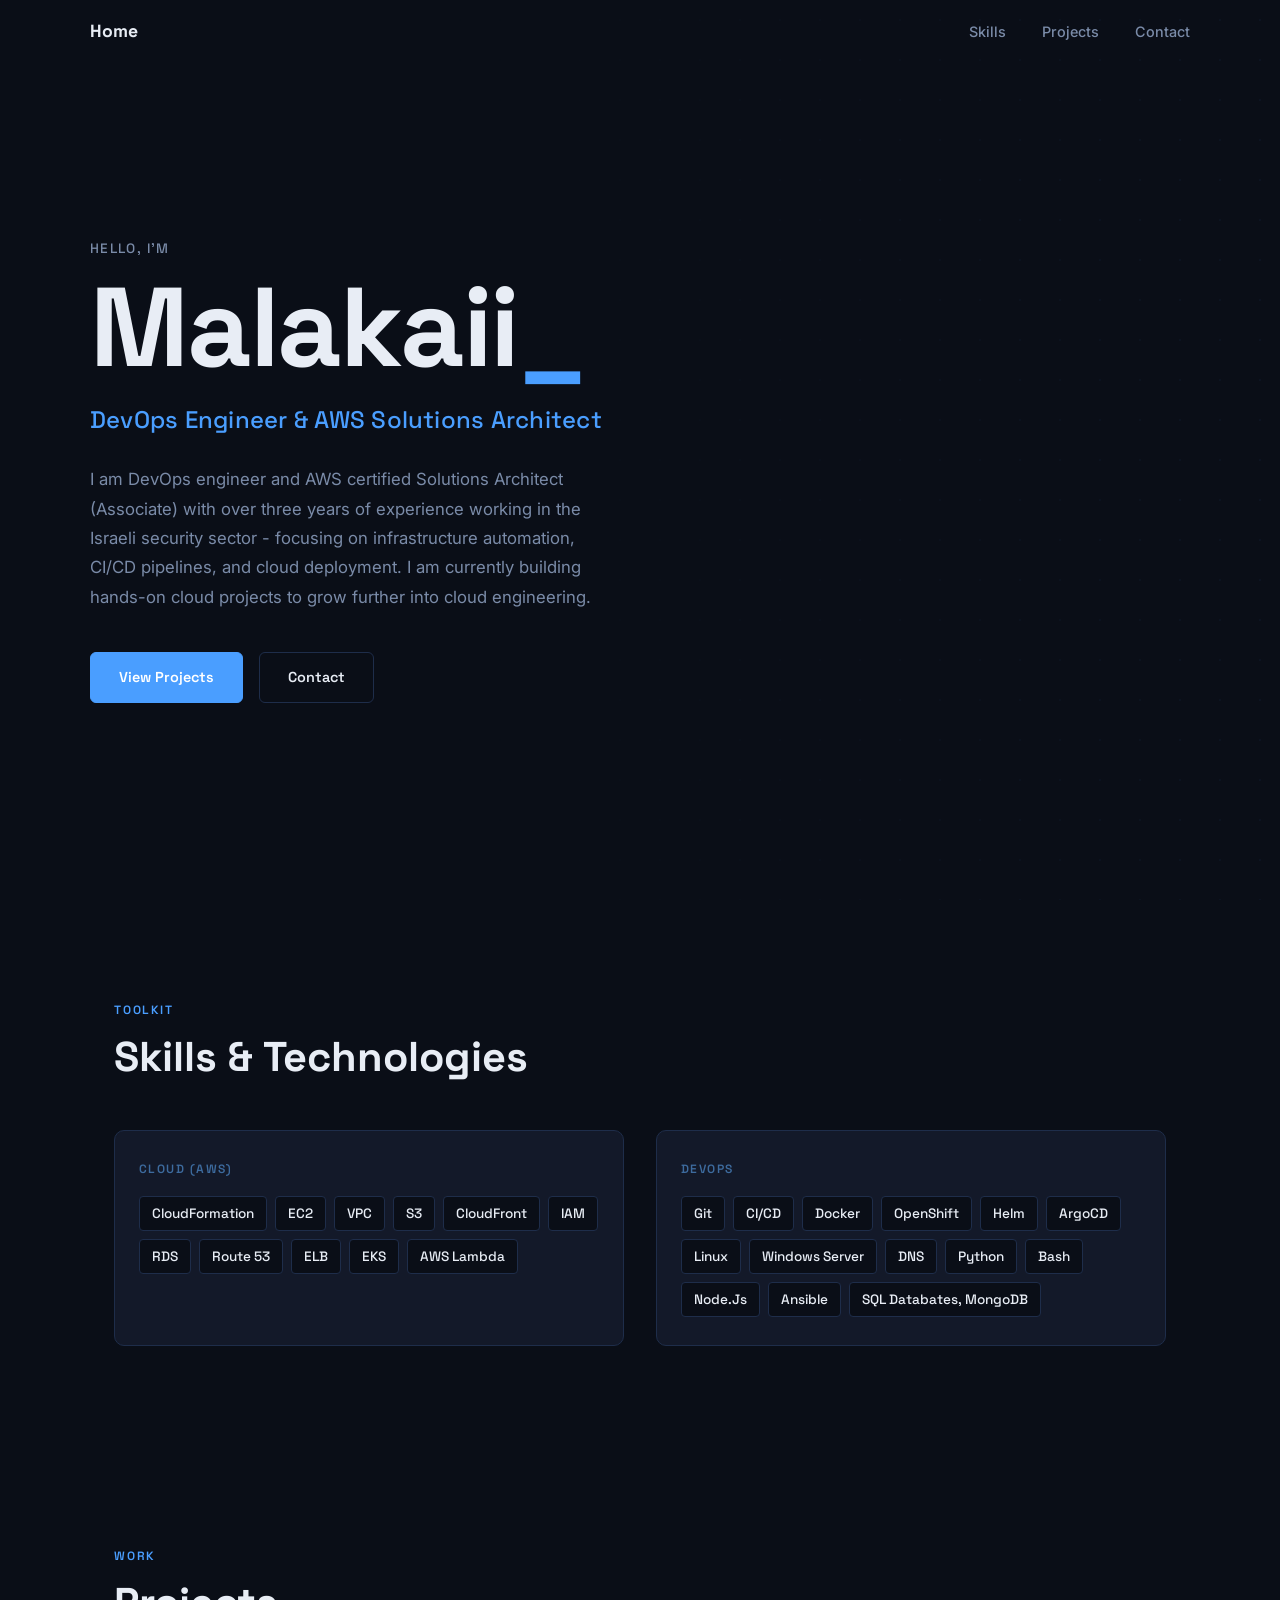
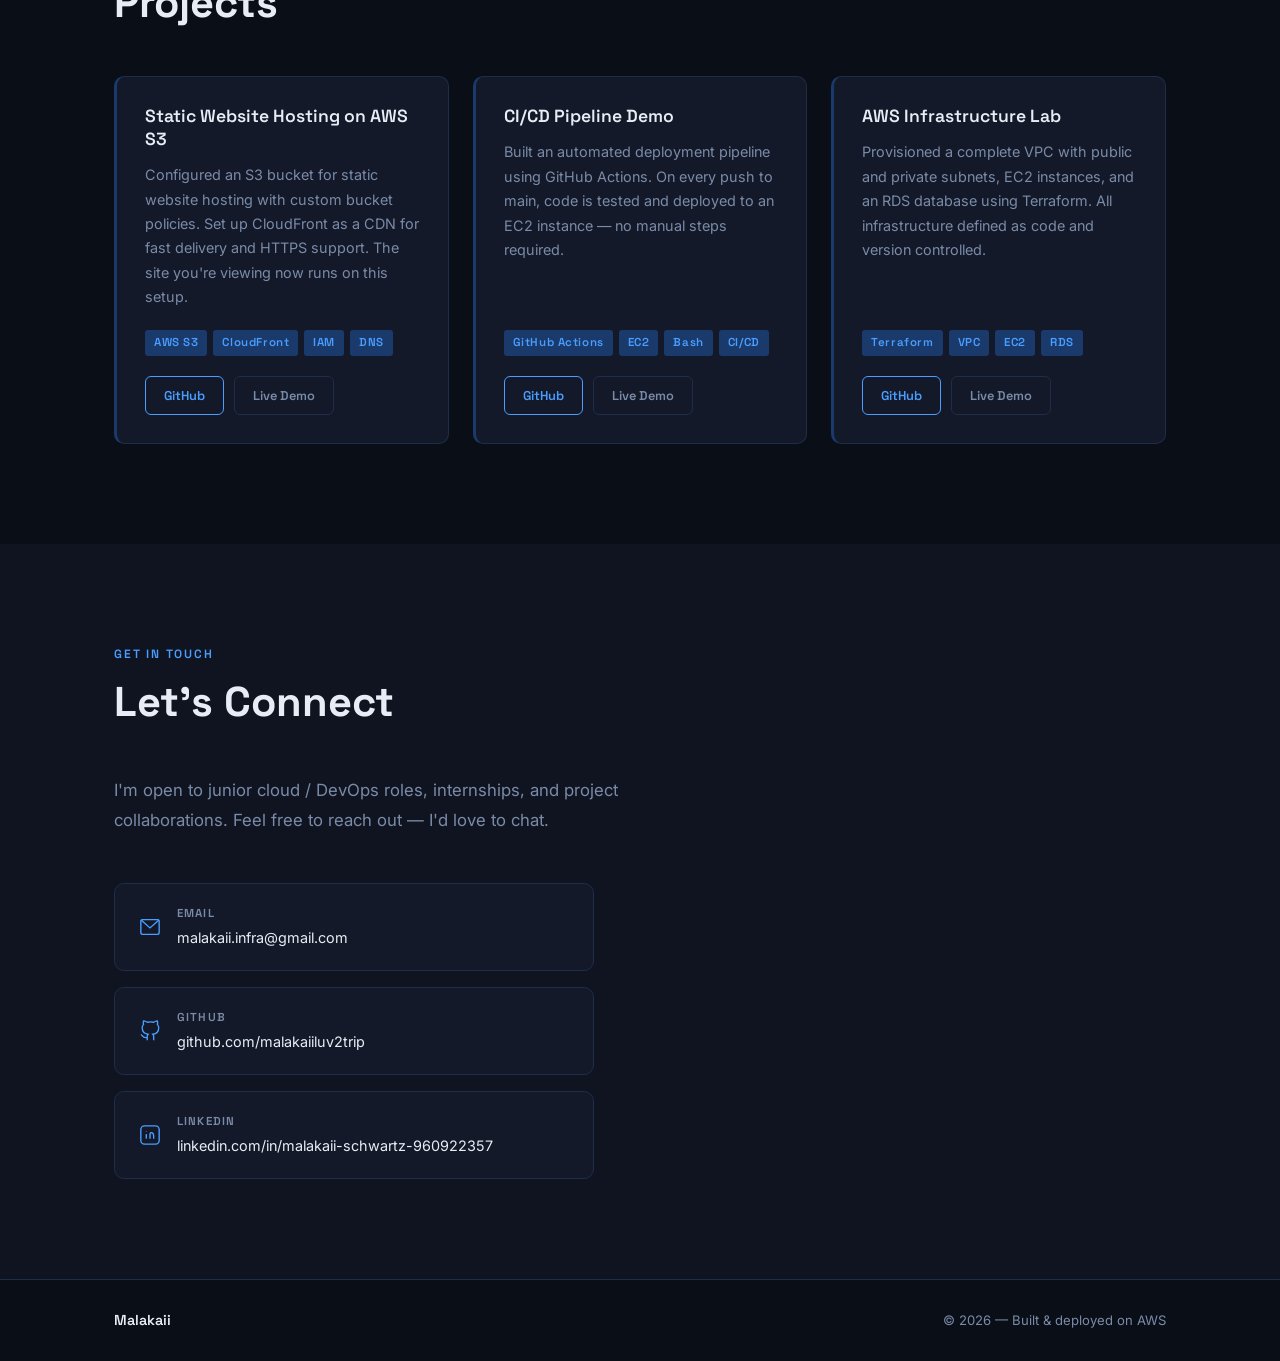
==== static-site/index.html @ 8ee3f0f4 "Added directory structure" ====
<!DOCTYPE html>
<html lang="en">
<head>
  <meta charset="UTF-8" />
  <meta name="viewport" content="width=device-width, initial-scale=1.0" />
  <title>Malakaii — DevOps Engineer & AWS Solutions Architect</title>

  <!-- Link to our stylesheet -->
  <link rel="stylesheet" href="style.css" />

  <!-- Google Fonts: Space Grotesk for headings, Inter for body text -->
  <link rel="preconnect" href="https://fonts.googleapis.com" />
  <link rel="preconnect" href="https://fonts.gstatic.com" crossorigin />
  <link href="https://fonts.googleapis.com/css2?family=Space+Grotesk:wght@400;500;600;700&family=Inter:wght@400;500&display=swap" rel="stylesheet" />
</head>

<body>

  <!-- =============================================
       NAVIGATION BAR
       Fixed at top, collapses on mobile
  ============================================== -->
  <header class="nav-header" id="nav-header">
    <nav class="nav-container">

      <!-- Logo / name in nav -->
      <a href="#hero" class="nav-logo">Home</a>

      <!-- Desktop nav links -->
      <ul class="nav-links" id="nav-links">
        <li><a href="#skills" class="nav-link">Skills</a></li>
        <li><a href="#projects" class="nav-link">Projects</a></li>
        <li><a href="#contact" class="nav-link">Contact</a></li>
      </ul>

      <!-- Mobile hamburger button (hidden on desktop) -->
      <button class="nav-toggle" id="nav-toggle" aria-label="Toggle navigation">
        <span class="hamburger-line"></span>
        <span class="hamburger-line"></span>
        <span class="hamburger-line"></span>
      </button>

    </nav>
  </header>

  <!-- =============================================
       MAIN CONTENT
  ============================================== -->
  <main>

    <!-- ── HERO SECTION ─────────────────────────
         Full-screen intro with name, title, and CTA buttons
    ─────────────────────────────────────────── -->
    <section class="hero" id="hero">
      <div class="hero-content">

        <!-- Small label above name -->
        <p class="hero-label">Hello, I'm</p>

        <!-- Name with blinking cursor — the signature design element -->
        <h1 class="hero-name">Malakaii<span class="cursor" aria-hidden="true">_</span></h1>

        <!-- Title -->
        <h2 class="hero-title">DevOps Engineer & AWS Solutions Architect</h2>

        <!-- Short intro paragraph -->
        <p class="hero-intro">
          I am  DevOps engineer and AWS certified Solutions Architect (Associate) with over three years of experience working in the Israeli security sector -
          focusing on infrastructure automation, CI/CD pipelines, and cloud deployment.
	        I am currently building hands-on cloud projects to grow further into cloud engineering.
        </p>

        <!-- Call-to-action buttons -->
        <div class="hero-buttons">
          <a href="#projects" class="btn btn-primary">View Projects</a>
          <a href="#contact" class="btn btn-secondary">Contact</a>
        </div>

      </div>

      <!-- Subtle decorative background grid (CSS-only) -->
      <div class="hero-grid-bg" aria-hidden="true"></div>
    </section>


    <!-- ── SKILLS SECTION ────────────────────────
         Skills displayed as clean grouped tags
    ─────────────────────────────────────────── -->
    <section class="section skills-section" id="skills">
      <div class="container">

        <div class="section-label">Toolkit</div>
        <h2 class="section-heading reveal">Skills & Technologies</h2>

        <!-- Skills grouped by category -->
        <div class="skills-grid reveal">

          <!-- Cloud group -->
          <div class="skill-group">
            <h3 class="skill-group-title">Cloud (AWS)</h3>
            <div class="skill-tags">
              <span class="skill-tag">CloudFormation</span>
              <span class="skill-tag">EC2</span>
              <span class="skill-tag">VPC</span>
              <span class="skill-tag">S3</span>
              <span class="skill-tag">CloudFront</span>
              <span class="skill-tag">IAM</span>
              <span class="skill-tag">RDS</span>
              <span class="skill-tag">Route 53</span>
              <span class="skill-tag">ELB</span>
              <span class="skill-tag">EKS</span>
              <span class="skill-tag">AWS Lambda</span>
            </div>
          </div>

          <!-- DevOps group -->
          <div class="skill-group">
            <h3 class="skill-group-title">DevOps</h3>
            <div class="skill-tags">
              <span class="skill-tag">Git</span>
              <span class="skill-tag">CI/CD</span>
              <span class="skill-tag">Docker</span>
              <span class="skill-tag">OpenShift</span>
              <span class="skill-tag">Helm</span>
              <span class="skill-tag">ArgoCD</span>
              <span class="skill-tag">Linux</span>
              <span class="skill-tag">Windows Server</span>
              <span class="skill-tag">DNS</span>
              <span class="skill-tag">Python</span>
              <span class="skill-tag">Bash</span>
              <span class="skill-tag">Node.Js</span>
              <span class="skill-tag">Ansible</span>
              <span class="skill-tag">SQL Databates, MongoDB</span>

            </div>
          </div>

        </div>

      </div>
    </section>


    <!-- ── PROJECTS SECTION ──────────────────────
         3 project cards with descriptions and links
    ─────────────────────────────────────────── -->
    <section class="section projects-section" id="projects">
      <div class="container">

        <div class="section-label">Work</div>
        <h2 class="section-heading reveal">Projects</h2>

        <div class="projects-grid">

          <!-- Project 1 -->
          <article class="project-card reveal">
            <div class="project-card-inner">
              <h3 class="project-title">Static Website Hosting on AWS S3</h3>
              <p class="project-description">
                Configured an S3 bucket for static website hosting with custom
                bucket policies. Set up CloudFront as a CDN for fast delivery
                and HTTPS support. The site you're viewing now runs on this setup.
              </p>
              <div class="project-tech">
                <span class="tech-tag">AWS S3</span>
                <span class="tech-tag">CloudFront</span>
                <span class="tech-tag">IAM</span>
                <span class="tech-tag">DNS</span>
              </div>
              <div class="project-links">
                <a href="#" class="btn btn-outline btn-sm">GitHub</a>
                <a href="#" class="btn btn-ghost btn-sm">Live Demo</a>
              </div>
            </div>
          </article>

          <!-- Project 2 -->
          <article class="project-card reveal">
            <div class="project-card-inner">
              <h3 class="project-title">CI/CD Pipeline Demo</h3>
              <p class="project-description">
                Built an automated deployment pipeline using GitHub Actions.
                On every push to main, code is tested and deployed to an
                EC2 instance — no manual steps required.
              </p>
              <div class="project-tech">
                <span class="tech-tag">GitHub Actions</span>
                <span class="tech-tag">EC2</span>
                <span class="tech-tag">Bash</span>
                <span class="tech-tag">CI/CD</span>
              </div>
              <div class="project-links">
                <a href="#" class="btn btn-outline btn-sm">GitHub</a>
                <a href="#" class="btn btn-ghost btn-sm">Live Demo</a>
              </div>
            </div>
          </article>

          <!-- Project 3 -->
          <article class="project-card reveal">
            <div class="project-card-inner">
              <h3 class="project-title">AWS Infrastructure Lab</h3>
              <p class="project-description">
                Provisioned a complete VPC with public and private subnets,
                EC2 instances, and an RDS database using Terraform.
                All infrastructure defined as code and version controlled.
              </p>
              <div class="project-tech">
                <span class="tech-tag">Terraform</span>
                <span class="tech-tag">VPC</span>
                <span class="tech-tag">EC2</span>
                <span class="tech-tag">RDS</span>
              </div>
              <div class="project-links">
                <a href="#" class="btn btn-outline btn-sm">GitHub</a>
                <a href="#" class="btn btn-ghost btn-sm">Live Demo</a>
              </div>
            </div>
          </article>

        </div>
      </div>
    </section>


    <!-- ── CONTACT SECTION ───────────────────────
         Simple call-to-action with contact links
    ─────────────────────────────────────────── -->
    <section class="section contact-section" id="contact">
      <div class="container">

        <div class="section-label">Get In Touch</div>
        <h2 class="section-heading reveal">Let's Connect</h2>
        <p class="contact-intro reveal">
          
          I'm open to junior cloud / DevOps roles, internships, and project
          collaborations. Feel free to reach out — I'd love to chat.
        </p>

        <!-- Contact links as large buttons -->
        <div class="contact-links reveal">

          <a href="mailto:malakaii.infra@gmail.com" class="contact-item">
            <!-- Simple inline SVG email icon -->
            <svg class="contact-icon" viewBox="0 0 24 24" fill="none" stroke="currentColor" stroke-width="1.5" aria-hidden="true">
              <rect x="2" y="4" width="20" height="16" rx="2"/>
              <polyline points="2,4 12,13 22,4"/>
            </svg>
            <div class="contact-item-text">
              <span class="contact-item-label">Email</span>
              <span class="contact-item-value">malakaii.infra@gmail.com</span>
            </div>
          </a>

          <a href="https://github.com/malakaiiluv2trip" target="_blank" rel="noopener noreferrer" class="contact-item">
            <svg class="contact-icon" viewBox="0 0 24 24" fill="none" stroke="currentColor" stroke-width="1.5" aria-hidden="true">
              <path d="M9 19c-5 1.5-5-2.5-7-3m14 6v-3.87a3.37 3.37 0 0 0-.94-2.61c3.14-.35 6.44-1.54 6.44-7A5.44 5.44 0 0 0 20 4.77 5.07 5.07 0 0 0 19.91 1S18.73.65 16 2.48a13.38 13.38 0 0 0-7 0C6.27.65 5.09 1 5.09 1A5.07 5.07 0 0 0 5 4.77a5.44 5.44 0 0 0-1.5 3.78c0 5.42 3.3 6.61 6.44 7A3.37 3.37 0 0 0 9 18.13V22"/>
            </svg>
            <div class="contact-item-text">
              <span class="contact-item-label">GitHub</span>
              <span class="contact-item-value">github.com/malakaiiluv2trip</span>  
            </div>
          </a>

          <a href="https://linkedin.com/in/malakaii-schwartz-960922357" target="_blank" rel="noopener noreferrer" class="contact-item">
            <svg class="contact-icon" viewBox="0 0 24 24" fill="none" stroke="currentColor" stroke-width="1.5" aria-hidden="true">
              <rect x="2" y="2" width="20" height="20" rx="4"/>
              <line x1="8" y1="11" x2="8" y2="16"/>
              <line x1="8" y1="8" x2="8" y2="8.5"/>
              <path d="M12 16v-5m0 0c0-1.5 2-2 3-1s1 2.5 1 3v3"/>
            </svg>
            <div class="contact-item-text">
              <span class="contact-item-label">LinkedIn</span>
              <span class="contact-item-value">linkedin.com/in/malakaii-schwartz-960922357</span>
            </div>
          </a>

        </div>

      </div>
    </section>

  </main>


  <!-- ── FOOTER ────────────────────────────────
       Simple clean footer
  ─────────────────────────────────────────── -->
  <footer class="footer">
    <div class="container footer-inner">
      <span class="footer-name">Malakaii</span>
      <span class="footer-copy">© <span id="footer-year"></span> — Built & deployed on AWS</span>
    </div>
  </footer>


  <!-- Link to our JavaScript file — placed at bottom so HTML loads first -->
  <script src="script.js"></script>

</body>
</html>
---- static-site/style.css ----
/* =============================================
   MALAKAII — PORTFOLIO STYLESHEET
   Dark modern theme, clean and professional
   Using Space Grotesk (headings) + Inter (body)
============================================= */


/* ── CSS CUSTOM PROPERTIES (VARIABLES) ──────
   Change colors and fonts in one place here
─────────────────────────────────────────── */
:root {
  /* Colors */
  --color-bg:          #0A0E17;   /* Main background — deep navy/black */
  --color-bg-alt:      #0F1420;   /* Alternate section background */
  --color-surface:     #131929;   /* Card / surface background */
  --color-border:      #1E2D4A;   /* Subtle borders */
  --color-accent:      #4A9EFF;   /* Electric blue — primary accent */
  --color-accent-dim:  #1A3A6B;   /* Muted accent for hover fills */
  --color-text:        #E8EDF5;   /* Primary text — near white */
  --color-text-muted:  #7A8BA8;   /* Secondary text — slate grey */
  --color-label:       #3D6B9E;   /* Section labels */

  /* Typography */
  --font-display: 'Space Grotesk', sans-serif;
  --font-body:    'Inter', sans-serif;

  /* Spacing */
  --section-padding: 100px 0;
  --container-width: 1100px;
  --container-padding: 0 24px;

  /* Transitions */
  --transition-fast: 0.2s ease;
  --transition-med:  0.35s ease;
}


/* ── RESET & BASE STYLES ────────────────────
   Remove browser defaults, set sensible base
─────────────────────────────────────────── */
*, *::before, *::after {
  box-sizing: border-box;
  margin: 0;
  padding: 0;
}

html {
  scroll-behavior: smooth; /* Enables smooth scrolling for anchor links */
}

body {
  background-color: var(--color-bg);
  color: var(--color-text);
  font-family: var(--font-body);
  font-size: 16px;
  line-height: 1.7;
  -webkit-font-smoothing: antialiased;
}

/* Remove list styling globally (we'll add it back where needed) */
ul, ol {
  list-style: none;
}

/* Remove underline from links by default */
a {
  color: inherit;
  text-decoration: none;
}

/* Make images responsive */
img {
  max-width: 100%;
  display: block;
}

/* Focus styles for keyboard accessibility */
a:focus-visible,
button:focus-visible {
  outline: 2px solid var(--color-accent);
  outline-offset: 3px;
  border-radius: 4px;
}


/* ── CONTAINER ──────────────────────────────
   Centers content and limits max width
─────────────────────────────────────────── */
.container {
  max-width: var(--container-width);
  margin: 0 auto;
  padding: var(--container-padding);
}


/* ── SECTION BASE STYLES ────────────────────
   Shared styles for all main sections
─────────────────────────────────────────── */
.section {
  padding: var(--section-padding);
}

/* Alternating section backgrounds for visual rhythm */
.about-section,
.contact-section {
  background-color: var(--color-bg-alt);
}

/* Small label above section headings */
.section-label {
  font-family: var(--font-display);
  font-size: 0.75rem;
  font-weight: 600;
  letter-spacing: 0.15em;
  text-transform: uppercase;
  color: var(--color-accent);
  margin-bottom: 12px;
}

/* Main section headings */
.section-heading {
  font-family: var(--font-display);
  font-size: clamp(1.8rem, 4vw, 2.6rem);
  font-weight: 700;
  color: var(--color-text);
  margin-bottom: 48px;
  line-height: 1.2;
}


/* ── NAVIGATION ─────────────────────────────
   Fixed top bar that gets a backdrop on scroll
─────────────────────────────────────────── */
.nav-header {
  position: fixed;
  top: 0;
  left: 0;
  right: 0;
  z-index: 100;
  padding: 0 24px;
  height: 64px;
  display: flex;
  align-items: center;
  transition: background-color var(--transition-med), border-bottom var(--transition-med);
}

/* This class is added by JavaScript when the user scrolls down */
.nav-header.scrolled {
  background-color: rgba(10, 14, 23, 0.92);
  backdrop-filter: blur(12px);
  border-bottom: 1px solid var(--color-border);
}

.nav-container {
  max-width: var(--container-width);
  width: 100%;
  margin: 0 auto;
  display: flex;
  align-items: center;
  justify-content: space-between;
}

/* Logo / Name in nav */
.nav-logo {
  font-family: var(--font-display);
  font-size: 1.1rem;
  font-weight: 700;
  color: var(--color-text);
  transition: color var(--transition-fast);
}

.nav-logo:hover {
  color: var(--color-accent);
}

/* Desktop nav links in a row */
.nav-links {
  display: flex;
  align-items: center;
  gap: 36px;
}

.nav-link {
  font-family: var(--font-body);
  font-size: 0.9rem;
  font-weight: 500;
  color: var(--color-text-muted);
  transition: color var(--transition-fast);
  position: relative;
  padding-bottom: 2px;
}

/* Underline animation on hover */
.nav-link::after {
  content: '';
  position: absolute;
  bottom: -2px;
  left: 0;
  width: 0;
  height: 1px;
  background-color: var(--color-accent);
  transition: width var(--transition-med);
}

.nav-link:hover {
  color: var(--color-text);
}

.nav-link:hover::after {
  width: 100%;
}

/* Mobile hamburger button — hidden on desktop */
.nav-toggle {
  display: none;
  flex-direction: column;
  gap: 5px;
  background: none;
  border: none;
  cursor: pointer;
  padding: 4px;
}

.hamburger-line {
  display: block;
  width: 24px;
  height: 2px;
  background-color: var(--color-text);
  transition: transform var(--transition-med), opacity var(--transition-fast);
  border-radius: 2px;
}

/* Animate hamburger to X when menu is open */
.nav-toggle.open .hamburger-line:nth-child(1) {
  transform: translateY(7px) rotate(45deg);
}

.nav-toggle.open .hamburger-line:nth-child(2) {
  opacity: 0;
}

.nav-toggle.open .hamburger-line:nth-child(3) {
  transform: translateY(-7px) rotate(-45deg);
}


/* ── HERO SECTION ───────────────────────────
   Full-screen intro section
─────────────────────────────────────────── */
.hero {
  position: relative;
  min-height: 100vh;
  display: flex;
  align-items: center;
  padding: 120px 24px 80px;
  overflow: hidden;
}

.hero-content {
  max-width: var(--container-width);
  margin: 0 auto;
  width: 100%;
  position: relative;
  z-index: 2; /* Sits above the background grid */
}

/* Small label text above name */
.hero-label {
  font-family: var(--font-display);
  font-size: 0.85rem;
  font-weight: 500;
  letter-spacing: 0.1em;
  text-transform: uppercase;
  color: var(--color-text-muted);
  margin-bottom: 12px;
}

/* Large name heading */
.hero-name {
  font-family: var(--font-display);
  font-size: clamp(3.5rem, 9vw, 7rem);
  font-weight: 700;
  line-height: 1.0;
  color: var(--color-text);
  margin-bottom: 16px;
  letter-spacing: -0.02em;
}

/* Blinking cursor — the signature element of this design */
.cursor {
  color: var(--color-accent);
  animation: blink 1.1s step-end infinite;
}

@keyframes blink {
  0%, 100% { opacity: 1; }
  50%       { opacity: 0; }
}

/* Job title */
.hero-title {
  font-family: var(--font-display);
  font-size: clamp(1.1rem, 3vw, 1.5rem);
  font-weight: 500;
  color: var(--color-accent);
  margin-bottom: 24px;
  letter-spacing: 0.01em;
}

/* Intro paragraph */
.hero-intro {
  font-size: 1.05rem;
  color: var(--color-text-muted);
  max-width: 520px;
  margin-bottom: 40px;
  line-height: 1.75;
}

/* CTA button row */
.hero-buttons {
  display: flex;
  gap: 16px;
  flex-wrap: wrap;
}

/* Subtle CSS-only dot grid background pattern */
.hero-grid-bg {
  position: absolute;
  inset: 0;
  z-index: 1;
  background-image: radial-gradient(
    circle,
    rgba(74, 158, 255, 0.07) 1px,
    transparent 1px
  );
  background-size: 40px 40px;
  /* Fade out towards the left where the text is */
  mask-image: linear-gradient(to left, rgba(0,0,0,0.6) 0%, transparent 70%);
  -webkit-mask-image: linear-gradient(to left, rgba(0,0,0,0.6) 0%, transparent 70%);
}


/* ── BUTTONS ────────────────────────────────
   Reusable button styles
─────────────────────────────────────────── */

/* Base button reset */
.btn {
  display: inline-block;
  font-family: var(--font-display);
  font-size: 0.9rem;
  font-weight: 600;
  padding: 12px 28px;
  border-radius: 6px;
  border: 1.5px solid transparent;
  cursor: pointer;
  transition: background-color var(--transition-fast),
              color var(--transition-fast),
              border-color var(--transition-fast),
              transform var(--transition-fast),
              box-shadow var(--transition-fast);
  white-space: nowrap;
}

.btn:hover {
  transform: translateY(-2px);
}

/* Solid primary button */
.btn-primary {
  background-color: var(--color-accent);
  color: #ffffff;
  border-color: var(--color-accent);
}

.btn-primary:hover {
  background-color: #6BB3FF;
  border-color: #6BB3FF;
  box-shadow: 0 8px 24px rgba(74, 158, 255, 0.25);
}

/* Outlined secondary button */
.btn-secondary {
  background-color: transparent;
  color: var(--color-text);
  border-color: var(--color-border);
}

.btn-secondary:hover {
  border-color: var(--color-accent);
  color: var(--color-accent);
}

/* Small outlined button (used on project cards) */
.btn-outline {
  background-color: transparent;
  color: var(--color-accent);
  border-color: var(--color-accent);
}

.btn-outline:hover {
  background-color: var(--color-accent-dim);
}

/* Ghost button — no border, just text */
.btn-ghost {
  background-color: transparent;
  color: var(--color-text-muted);
  border-color: var(--color-border);
}

.btn-ghost:hover {
  color: var(--color-text);
  border-color: var(--color-text-muted);
}

/* Small variant for project card buttons */
.btn-sm {
  font-size: 0.8rem;
  padding: 8px 18px;
}


/* ── ABOUT SECTION ──────────────────────────
─────────────────────────────────────────── */
.about-content {
  max-width: 680px;
}

.about-text {
  font-size: 1.05rem;
  color: var(--color-text-muted);
  line-height: 1.8;
  margin-bottom: 20px;
}

.about-text:last-child {
  margin-bottom: 0;
}


/* ── SKILLS SECTION ─────────────────────────
─────────────────────────────────────────── */
.skills-grid {
  display: grid;
  grid-template-columns: repeat(auto-fit, minmax(220px, 1fr));
  gap: 32px;
}

/* Individual skill group card */
.skill-group {
  background-color: var(--color-surface);
  border: 1px solid var(--color-border);
  border-radius: 10px;
  padding: 28px 24px;
  transition: border-color var(--transition-fast);
}

.skill-group:hover {
  border-color: var(--color-accent);
}

/* Group title (e.g. "Cloud (AWS)") */
.skill-group-title {
  font-family: var(--font-display);
  font-size: 0.75rem;
  font-weight: 600;
  letter-spacing: 0.12em;
  text-transform: uppercase;
  color: var(--color-label);
  margin-bottom: 16px;
}

/* Row of skill tags */
.skill-tags {
  display: flex;
  flex-wrap: wrap;
  gap: 8px;
}

/* Individual skill tag pill */
.skill-tag {
  font-family: var(--font-display);
  font-size: 0.85rem;
  font-weight: 500;
  color: var(--color-text);
  background-color: var(--color-bg);
  border: 1px solid var(--color-border);
  border-radius: 4px;
  padding: 5px 12px;
  transition: border-color var(--transition-fast), color var(--transition-fast);
}

.skill-tag:hover {
  border-color: var(--color-accent);
  color: var(--color-accent);
}


/* ── PROJECTS SECTION ───────────────────────
─────────────────────────────────────────── */
.projects-grid {
  display: grid;
  grid-template-columns: repeat(auto-fit, minmax(300px, 1fr));
  gap: 24px;
}

/* Project card */
.project-card {
  background-color: var(--color-surface);
  border: 1px solid var(--color-border);
  border-radius: 10px;
  overflow: hidden;
  transition: border-color var(--transition-med), transform var(--transition-med);
  /* Left accent border — a clean structural marker */
  border-left: 3px solid var(--color-accent-dim);
}

.project-card:hover {
  border-color: var(--color-accent);
  border-left-color: var(--color-accent);
  transform: translateY(-4px);
}

.project-card-inner {
  padding: 28px;
  display: flex;
  flex-direction: column;
  height: 100%;
}

.project-title {
  font-family: var(--font-display);
  font-size: 1.1rem;
  font-weight: 600;
  color: var(--color-text);
  margin-bottom: 12px;
  line-height: 1.3;
}

.project-description {
  font-size: 0.9rem;
  color: var(--color-text-muted);
  line-height: 1.7;
  margin-bottom: 20px;
  flex-grow: 1; /* Push the tech tags and links to the bottom */
}

/* Tech tags row */
.project-tech {
  display: flex;
  flex-wrap: wrap;
  gap: 6px;
  margin-bottom: 20px;
}

.tech-tag {
  font-family: var(--font-display);
  font-size: 0.72rem;
  font-weight: 600;
  letter-spacing: 0.05em;
  color: var(--color-accent);
  background-color: var(--color-accent-dim);
  border-radius: 3px;
  padding: 3px 9px;
}

/* Button row at bottom of card */
.project-links {
  display: flex;
  gap: 10px;
}


/* ── CONTACT SECTION ────────────────────────
─────────────────────────────────────────── */
.contact-intro {
  font-size: 1.05rem;
  color: var(--color-text-muted);
  max-width: 520px;
  margin-bottom: 48px;
  line-height: 1.8;
}

/* Row of contact links */
.contact-links {
  display: flex;
  flex-direction: column;
  gap: 16px;
  max-width: 480px;
}

/* Individual contact link row */
.contact-item {
  display: flex;
  align-items: center;
  gap: 16px;
  padding: 20px 24px;
  background-color: var(--color-surface);
  border: 1px solid var(--color-border);
  border-radius: 10px;
  transition: border-color var(--transition-fast), transform var(--transition-fast);
}

.contact-item:hover {
  border-color: var(--color-accent);
  transform: translateX(4px);
}

.contact-icon {
  width: 22px;
  height: 22px;
  flex-shrink: 0;
  color: var(--color-accent);
}

.contact-item-text {
  display: flex;
  flex-direction: column;
}

.contact-item-label {
  font-family: var(--font-display);
  font-size: 0.72rem;
  font-weight: 600;
  letter-spacing: 0.1em;
  text-transform: uppercase;
  color: var(--color-text-muted);
  margin-bottom: 2px;
}

.contact-item-value {
  font-size: 0.9rem;
  color: var(--color-text);
}


/* ── FOOTER ─────────────────────────────────
─────────────────────────────────────────── */
.footer {
  padding: 28px 24px;
  border-top: 1px solid var(--color-border);
  background-color: var(--color-bg);
}

.footer-inner {
  display: flex;
  align-items: center;
  justify-content: space-between;
  flex-wrap: wrap;
  gap: 8px;
}

.footer-name {
  font-family: var(--font-display);
  font-size: 0.9rem;
  font-weight: 600;
  color: var(--color-text);
}

.footer-copy {
  font-size: 0.82rem;
  color: var(--color-text-muted);
}


/* ── SCROLL REVEAL ANIMATION ────────────────
   Elements with class "reveal" start hidden
   and fade in when scrolled into view.
   JavaScript adds the "visible" class.
─────────────────────────────────────────── */
.reveal {
  opacity: 0;
  transform: translateY(20px);
  transition: opacity 0.55s ease, transform 0.55s ease;
}

.reveal.visible {
  opacity: 1;
  transform: translateY(0);
}

/* Respect user's preference for reduced motion */
@media (prefers-reduced-motion: reduce) {
  .reveal {
    opacity: 1;
    transform: none;
    transition: none;
  }

  .cursor {
    animation: none;
  }

  .btn:hover {
    transform: none;
  }
}


/* ── RESPONSIVE: TABLET ─────────────────────
   Screens narrower than 768px
─────────────────────────────────────────── */
@media (max-width: 768px) {

  /* Reduce section padding on smaller screens */
  .section {
    padding: 72px 0;
  }

  /* Hide nav links and show hamburger button */
  .nav-links {
    display: none;
    position: absolute;
    top: 64px; /* Height of the nav bar */
    left: 0;
    right: 0;
    flex-direction: column;
    gap: 0;
    background-color: rgba(10, 14, 23, 0.98);
    border-bottom: 1px solid var(--color-border);
    padding: 16px 0;
  }

  /* Show nav links when menu is open (class added by JS) */
  .nav-links.open {
    display: flex;
  }

  .nav-link {
    padding: 14px 24px;
    font-size: 1rem;
    display: block;
    width: 100%;
  }

  /* Remove the underline animation on mobile (not needed) */
  .nav-link::after {
    display: none;
  }

  /* Show hamburger button */
  .nav-toggle {
    display: flex;
  }

  /* Stack hero buttons vertically on small screens */
  .hero-buttons {
    flex-direction: column;
    align-items: flex-start;
  }

  .btn {
    width: 100%;
    text-align: center;
    max-width: 280px;
  }

  /* Projects in a single column */
  .projects-grid {
    grid-template-columns: 1fr;
  }

  /* Skills in a single column */
  .skills-grid {
    grid-template-columns: 1fr;
  }
}


/* ── RESPONSIVE: MOBILE ─────────────────────
   Screens narrower than 480px
─────────────────────────────────────────── */
@media (max-width: 480px) {
  .section {
    padding: 60px 0;
  }

  .hero-intro {
    font-size: 0.95rem;
  }

  .contact-item {
    padding: 16px 18px;
  }

  .footer-inner {
    flex-direction: column;
    text-align: center;
  }
}
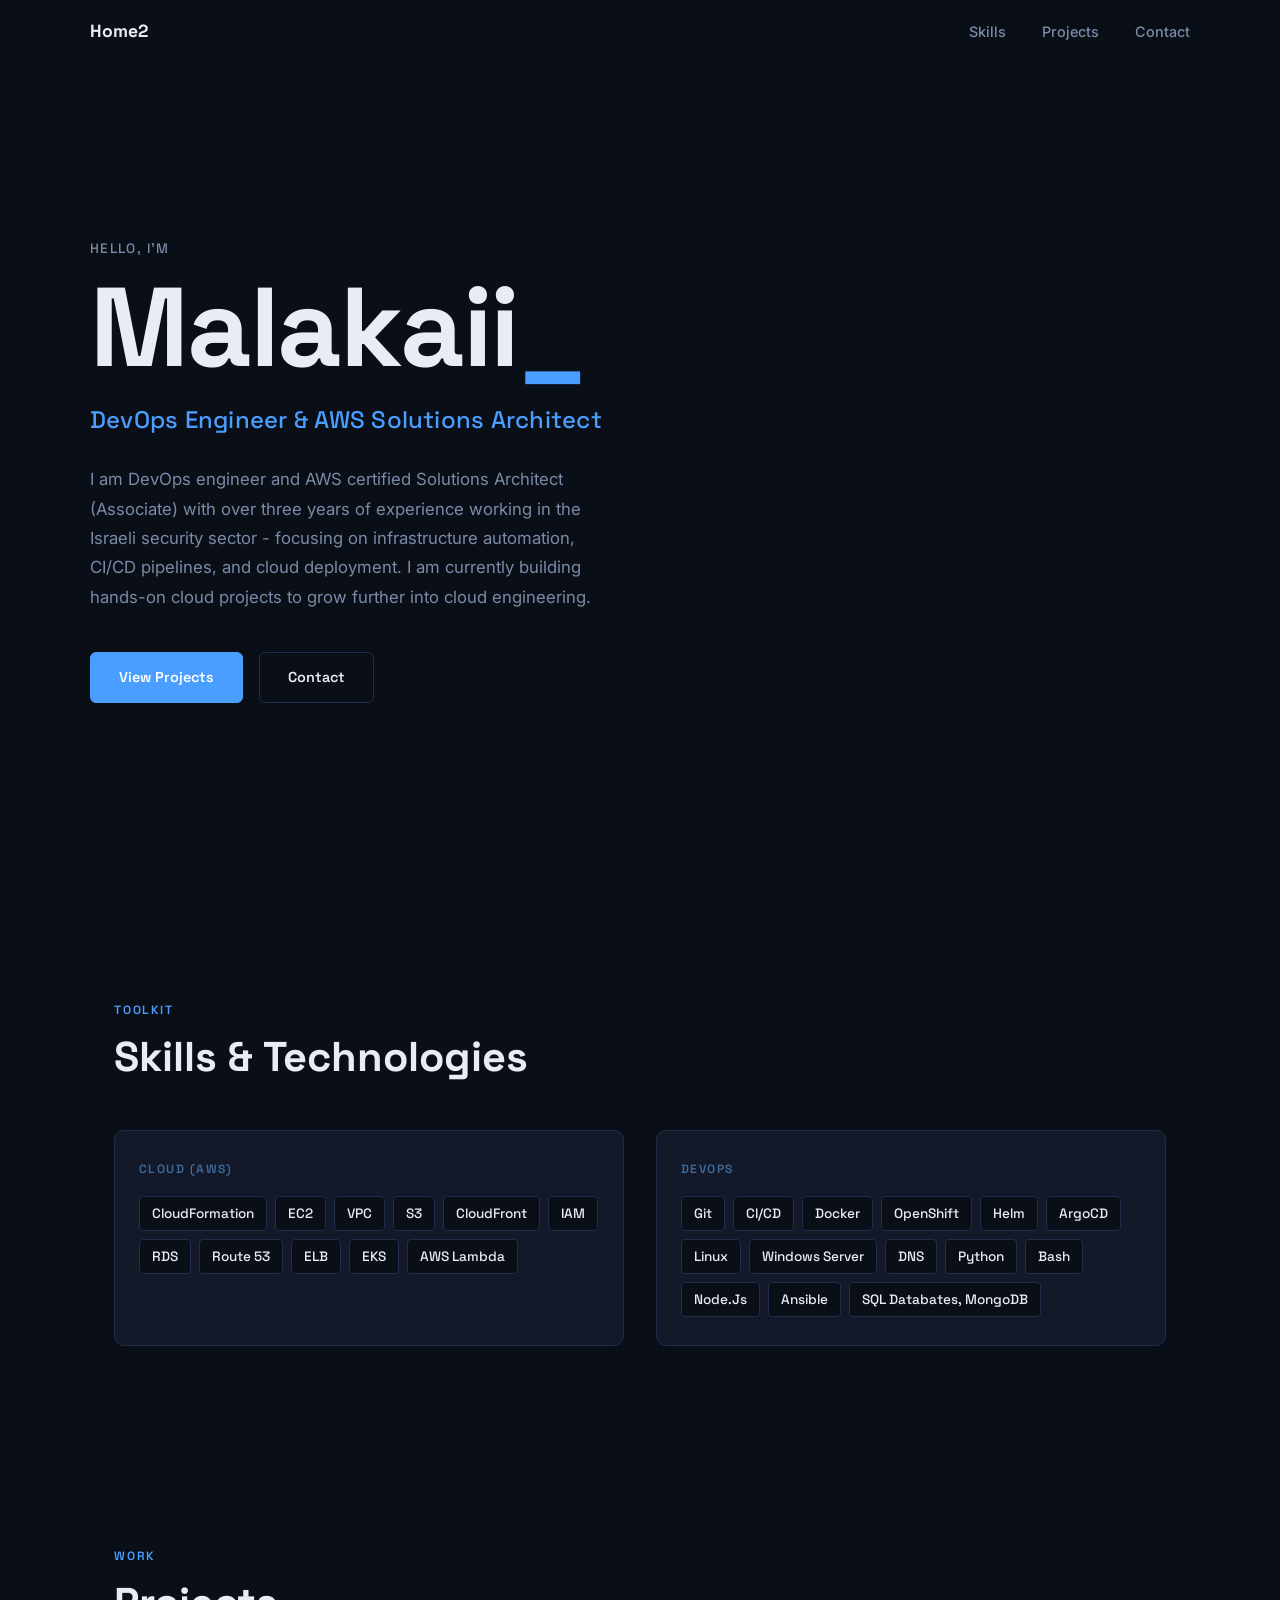
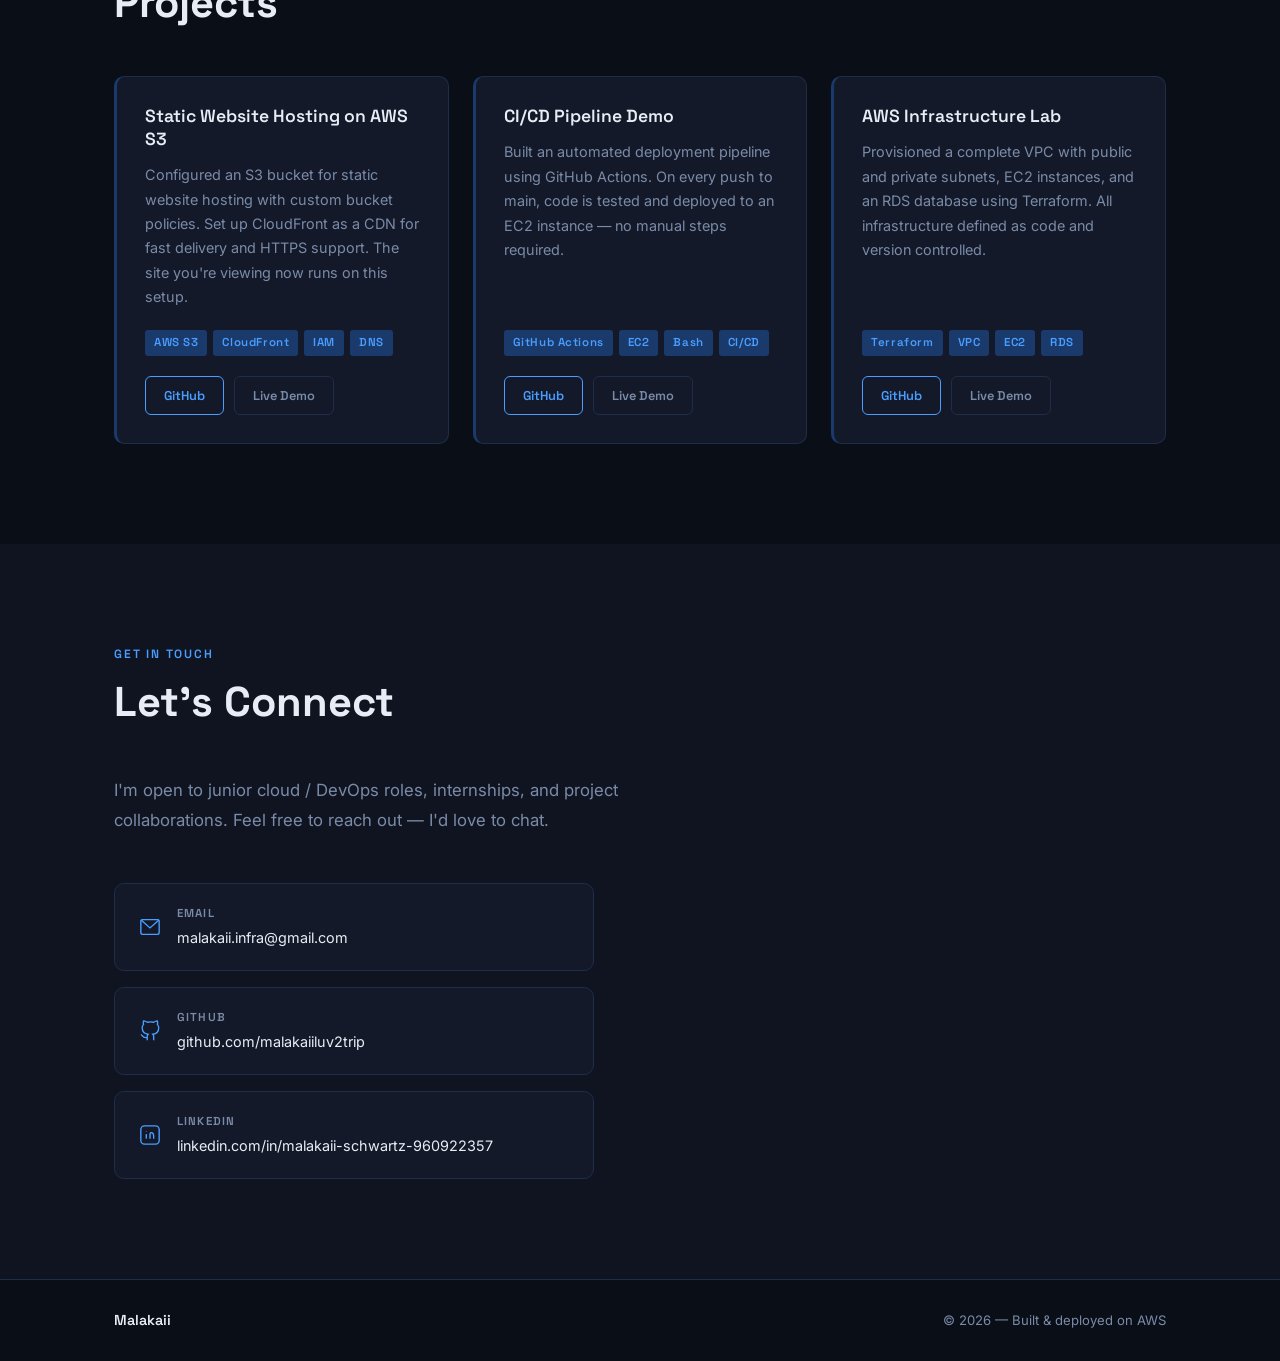
==== commit f0bc2469: "Testing workflow" ====
--- a/static-site/index.html
+++ b/static-site/index.html
@@ -24,7 +24,7 @@
     <nav class="nav-container">
 
       <!-- Logo / name in nav -->
-      <a href="#hero" class="nav-logo">Home</a>
+      <a href="#hero" class="nav-logo">Home2</a>
 
       <!-- Desktop nav links -->
       <ul class="nav-links" id="nav-links">
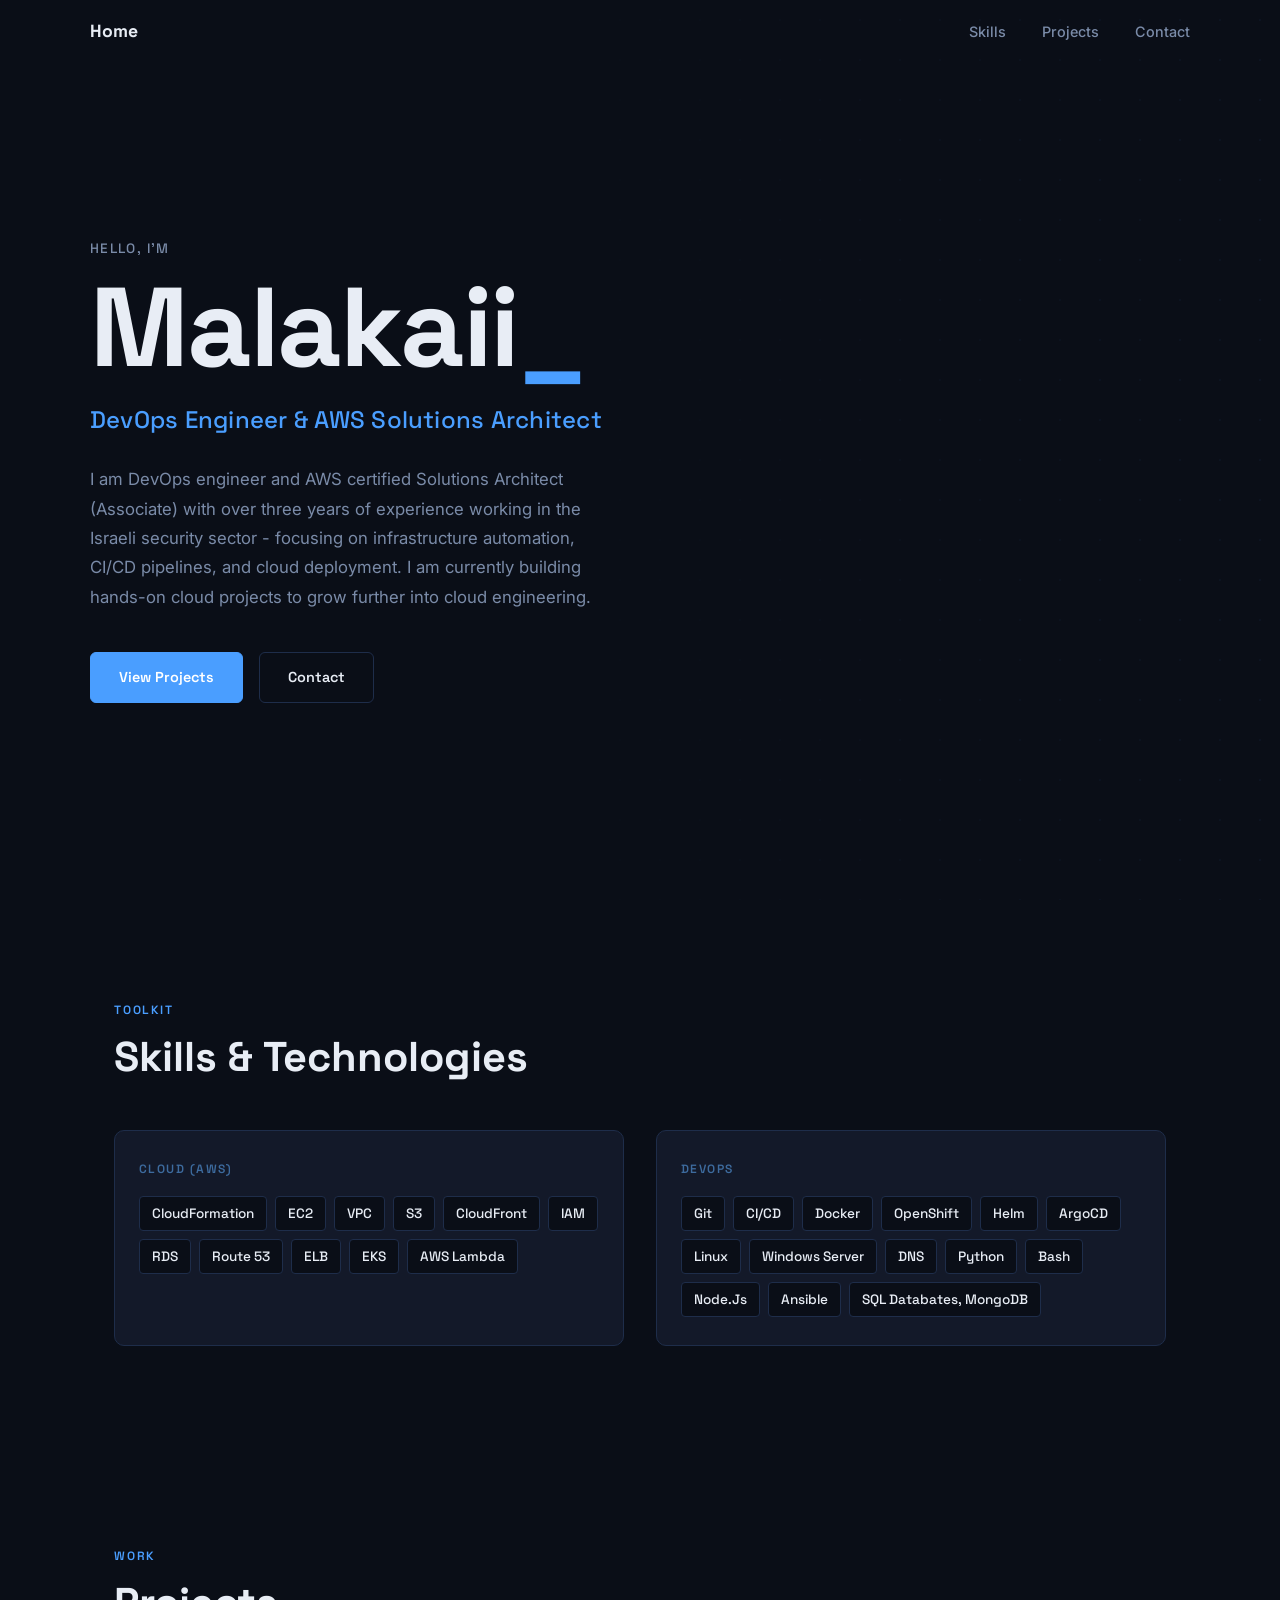
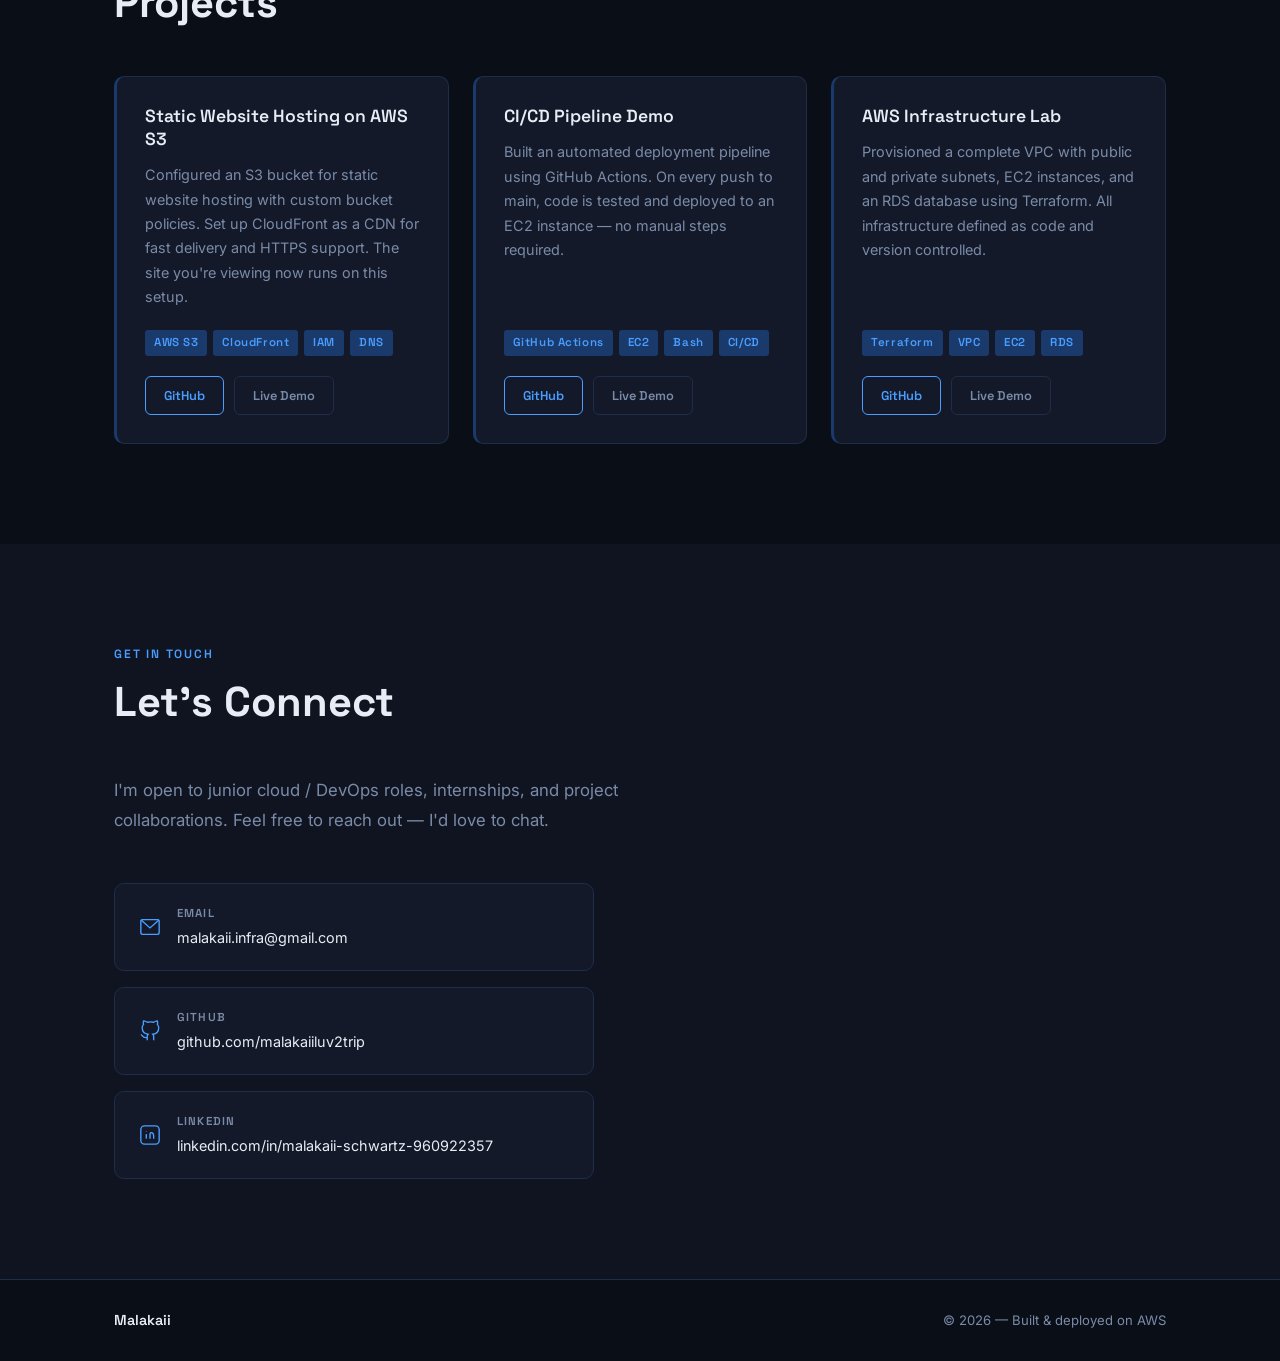
==== commit 6885d50a: "Test succeeded" ====
--- a/static-site/index.html
+++ b/static-site/index.html
@@ -24,7 +24,7 @@
     <nav class="nav-container">
 
       <!-- Logo / name in nav -->
-      <a href="#hero" class="nav-logo">Home2</a>
+      <a href="#hero" class="nav-logo">Home</a>
 
       <!-- Desktop nav links -->
       <ul class="nav-links" id="nav-links">
